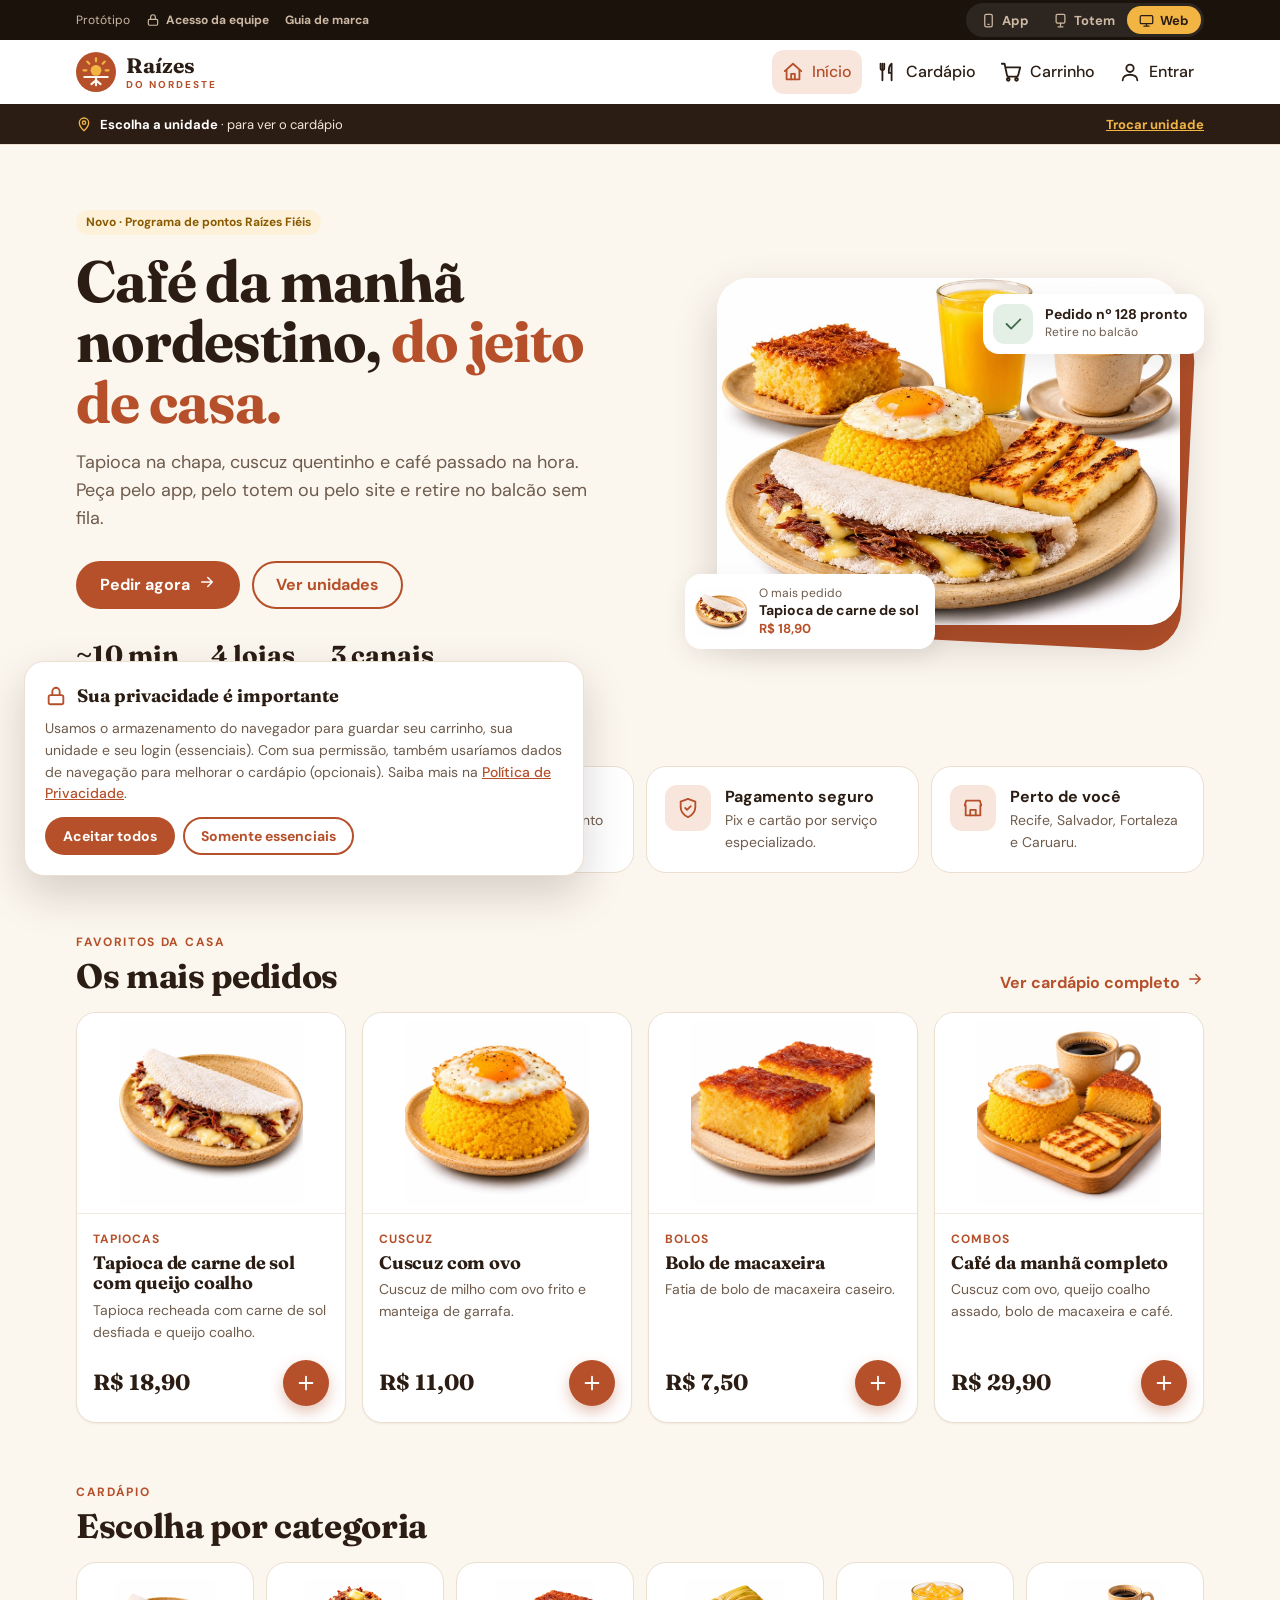
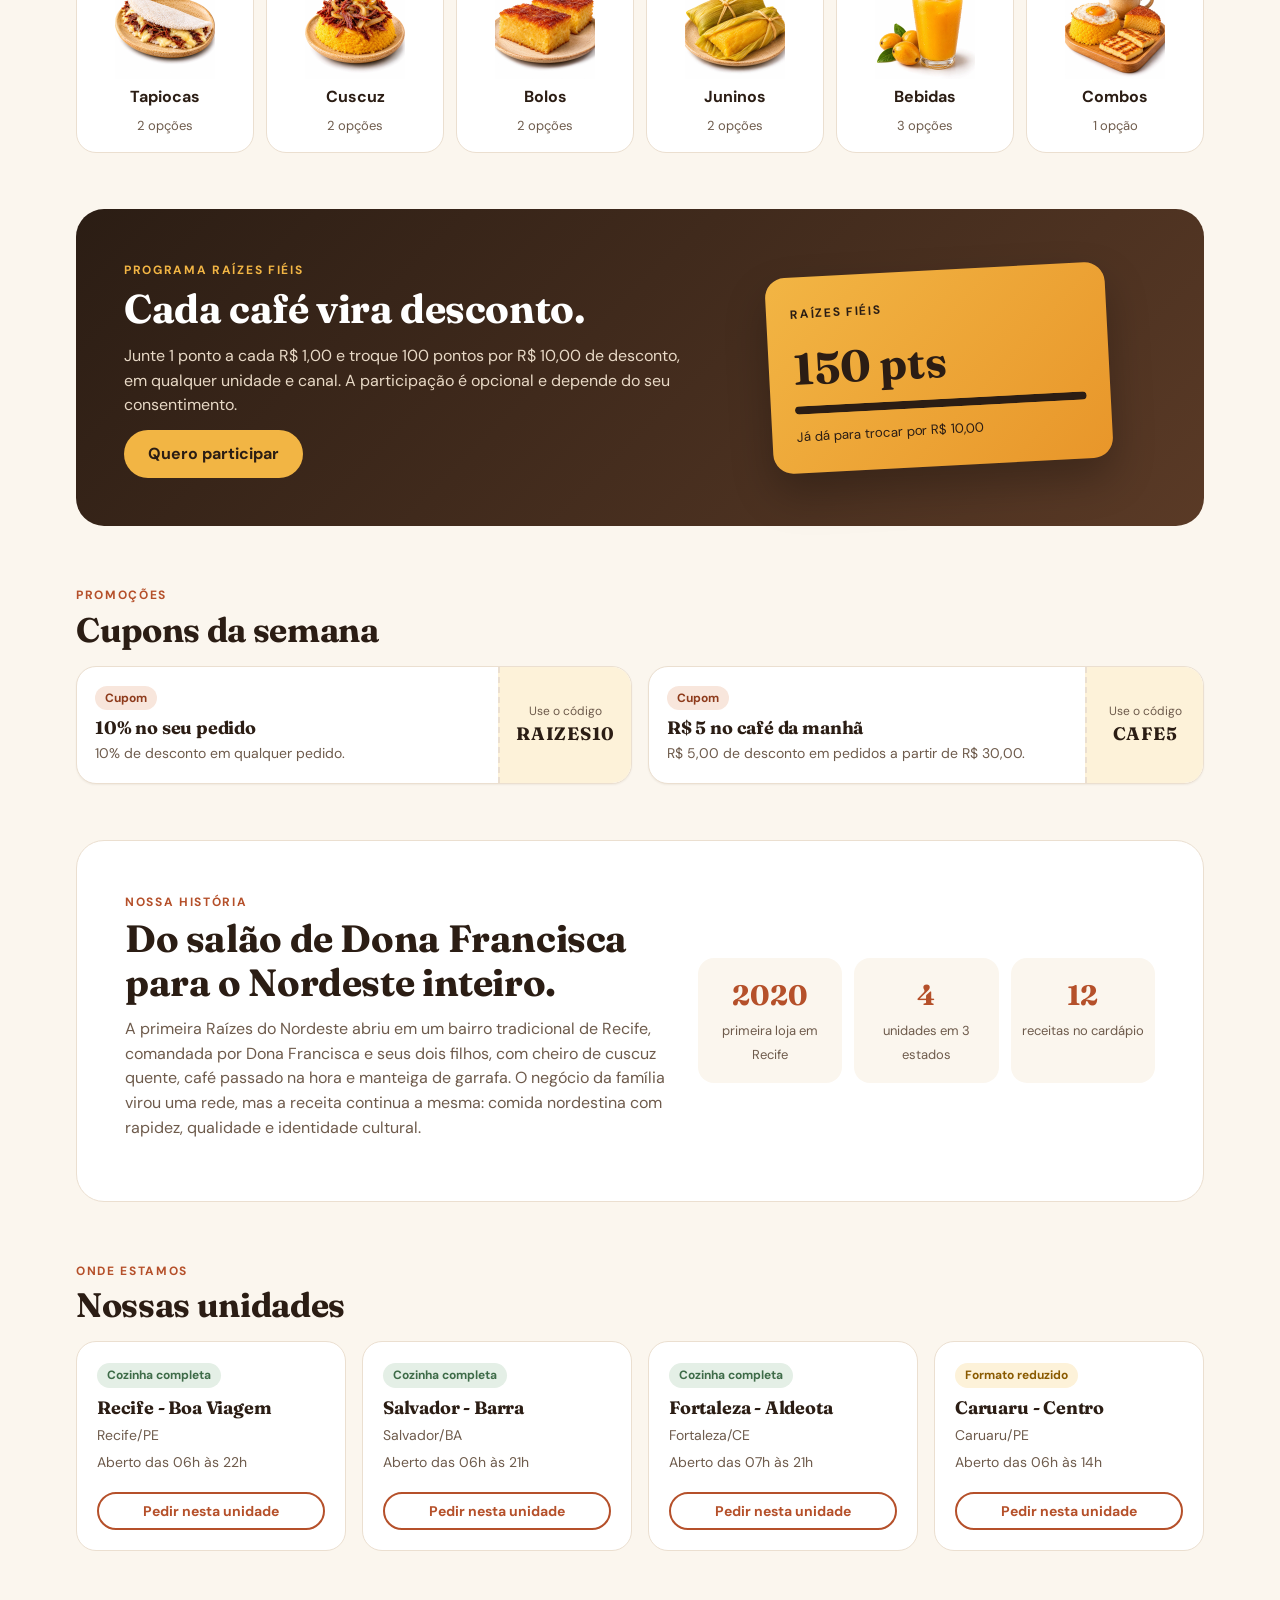
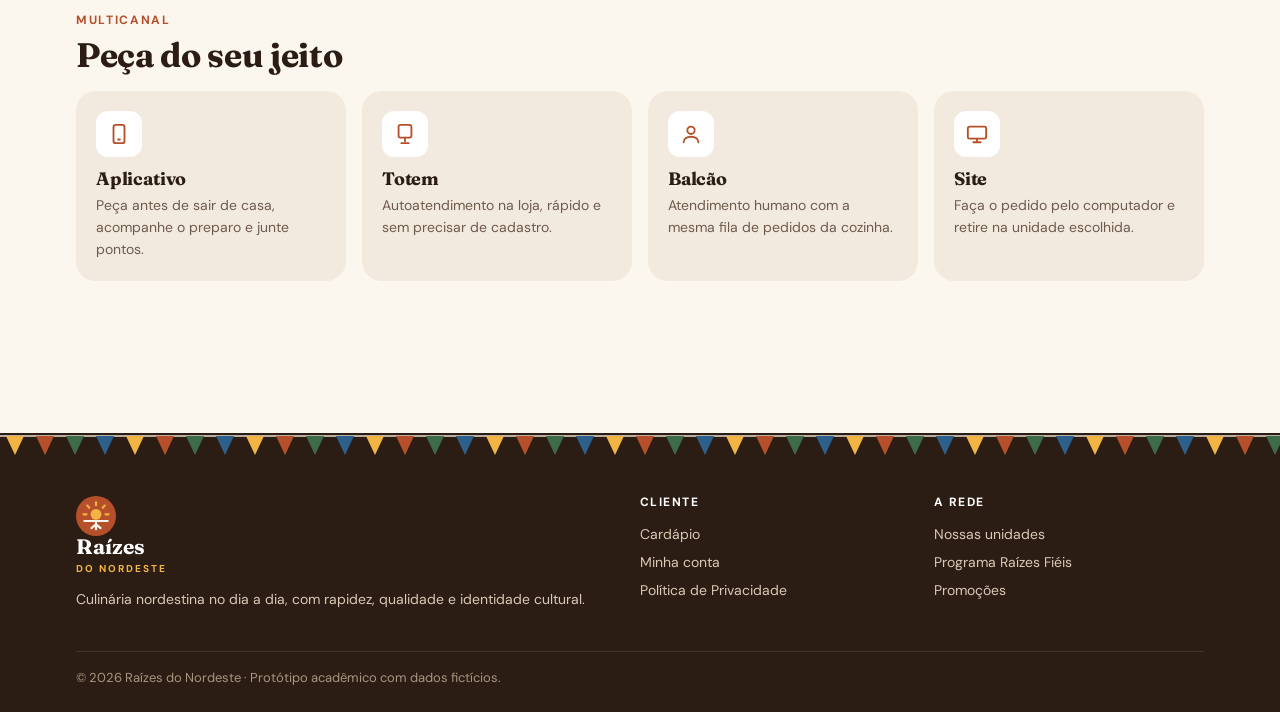
==== index.html @ 204b7883 "Protótipo front-end da rede Raízes do Nordeste Páginas do cliente (início, cardápio, carrinho, pagam" ====
<!DOCTYPE html>
<html lang="pt-BR">
<head>
  <meta charset="UTF-8">
  <meta name="viewport" content="width=device-width, initial-scale=1.0">
  <meta name="description" content="Tapioca, cuscuz, bolos e café nordestino. Peça pelo app, totem ou site e retire na loja sem fila.">
  <meta name="theme-color" content="#B5502A">
  <title>Raízes do Nordeste</title>
  <link rel="icon" href="img/logo.svg" type="image/svg+xml">
  <link rel="preconnect" href="https://fonts.googleapis.com">
  <link rel="preconnect" href="https://fonts.gstatic.com" crossorigin>
  <link rel="stylesheet" href="https://fonts.googleapis.com/css2?family=DM+Sans:wght@400;500;700&family=Fraunces:opsz,wght@9..144,600;9..144,700&display=swap">
  <link rel="stylesheet" href="css/style.css?v=9">
</head>
<body>
  <header id="cabecalho"></header>

  <main class="container pagina">

    <!-- Hero -->
    <section class="hero-loja">
      <div class="hero-texto">
        <span class="selo selo-sol">Novo · Programa de pontos Raízes Fiéis</span>
        <h1>Café da manhã nordestino, <span>do jeito de casa.</span></h1>
        <p>Tapioca na chapa, cuscuz quentinho e café passado na hora. Peça pelo app, pelo totem ou pelo site e retire no balcão sem fila.</p>
        <div class="hero-botoes">
          <button class="botao" onclick="irParaCardapio()">Pedir agora <span data-icone="seta"></span></button>
          <a href="#unidades" class="botao botao-secundario">Ver unidades</a>
        </div>
        <div class="hero-numeros">
          <div><strong>~10 min</strong><span>para retirar</span></div>
          <div><strong>4 lojas</strong><span>em 3 estados</span></div>
          <div><strong>3 canais</strong><span>app, totem e site</span></div>
        </div>
      </div>

      <div class="hero-vitrine">
        <div class="hero-foto">
          <img src="img/fotos/hero.jpg" alt="Café da manhã nordestino com tapioca, cuscuz, bolo e café">
        </div>
        <div class="flutuante flutuante-status">
          <span class="icone-caixa" data-icone="check"></span>
          <div><strong>Pedido nº 128 pronto</strong><small>Retire no balcão</small></div>
        </div>
        <div class="flutuante flutuante-produto">
          <img src="img/fotos/tapioca-carne.jpg" alt="">
          <div><small>O mais pedido</small><strong>Tapioca de carne de sol</strong><span class="preco-mini">R$ 18,90</span></div>
        </div>
      </div>
    </section>

    <!-- Benefícios -->
    <section class="beneficios">
      <div class="beneficio">
        <span class="icone-caixa" data-icone="relogio"></span>
        <div><strong>Retirada sem fila</strong><p>Peça antes e só busque no balcão.</p></div>
      </div>
      <div class="beneficio">
        <span class="icone-caixa" data-icone="estrela"></span>
        <div><strong>Ganhe pontos</strong><p>Cada R$ 1,00 vira 1 ponto de desconto.</p></div>
      </div>
      <div class="beneficio">
        <span class="icone-caixa" data-icone="escudo"></span>
        <div><strong>Pagamento seguro</strong><p>Pix e cartão por serviço especializado.</p></div>
      </div>
      <div class="beneficio">
        <span class="icone-caixa" data-icone="loja"></span>
        <div><strong>Perto de você</strong><p>Recife, Salvador, Fortaleza e Caruaru.</p></div>
      </div>
    </section>

    <!-- Mais pedidos -->
    <section class="secao">
      <div class="secao-cabecalho">
        <div>
          <span class="sobretitulo">Favoritos da casa</span>
          <h2 class="titulo-secao">Os mais pedidos</h2>
        </div>
        <a href="#" class="link-seta" onclick="irParaCardapio(); return false;">Ver cardápio completo <span data-icone="seta"></span></a>
      </div>
      <div id="listaDestaques" class="grade-produtos"></div>
    </section>

    <!-- Categorias -->
    <section class="secao">
      <div class="secao-cabecalho">
        <div>
          <span class="sobretitulo">Cardápio</span>
          <h2 class="titulo-secao">Escolha por categoria</h2>
        </div>
      </div>
      <div id="listaCategorias" class="categorias"></div>
    </section>

    <!-- Fidelidade -->
    <section class="banner-fidelidade">
      <div>
        <span class="sobretitulo">Programa Raízes Fiéis</span>
        <h2>Cada café vira desconto.</h2>
        <p>Junte 1 ponto a cada R$ 1,00 e troque 100 pontos por R$ 10,00 de desconto, em qualquer unidade e canal.
        A participação é opcional e depende do seu consentimento.</p>
        <a href="cadastro.html" class="botao botao-sol">Quero participar</a>
      </div>
      <div class="cartao-pontos" aria-hidden="true">
        <span>Raízes Fiéis</span>
        <strong>150 pts</strong>
        <div class="barra-progresso"><div style="width: 100%;"></div></div>
        <small>Já dá para trocar por R$ 10,00</small>
      </div>
    </section>

    <!-- Promoções -->
    <section class="secao">
      <div class="secao-cabecalho">
        <div>
          <span class="sobretitulo">Promoções</span>
          <h2 class="titulo-secao">Cupons da semana</h2>
        </div>
      </div>
      <div id="listaPromocoes" class="grade-promocoes"></div>
    </section>

    <!-- História -->
    <section class="historia">
      <div>
        <span class="sobretitulo">Nossa história</span>
        <h2>Do salão de Dona Francisca para o Nordeste inteiro.</h2>
        <p>A primeira Raízes do Nordeste abriu em um bairro tradicional de Recife, comandada por Dona Francisca e seus dois filhos,
        com cheiro de cuscuz quente, café passado na hora e manteiga de garrafa. O negócio da família virou uma rede,
        mas a receita continua a mesma: comida nordestina com rapidez, qualidade e identidade cultural.</p>
      </div>
      <div class="historia-numeros">
        <div><strong>2020</strong><span>primeira loja em Recife</span></div>
        <div><strong>4</strong><span>unidades em 3 estados</span></div>
        <div><strong>12</strong><span>receitas no cardápio</span></div>
      </div>
    </section>

    <!-- Unidades -->
    <section class="secao" id="unidades">
      <div class="secao-cabecalho">
        <div>
          <span class="sobretitulo">Onde estamos</span>
          <h2 class="titulo-secao">Nossas unidades</h2>
        </div>
      </div>
      <div id="listaUnidades" class="grade-unidades"></div>
    </section>

    <!-- Canais -->
    <section class="secao">
      <div class="secao-cabecalho">
        <div>
          <span class="sobretitulo">Multicanal</span>
          <h2 class="titulo-secao">Peça do seu jeito</h2>
        </div>
      </div>
      <div class="grade-canais">
        <div class="canal">
          <span class="icone-caixa" data-icone="celular"></span>
          <h3>Aplicativo</h3>
          <p>Peça antes de sair de casa, acompanhe o preparo e junte pontos.</p>
        </div>
        <div class="canal">
          <span class="icone-caixa" data-icone="totem"></span>
          <h3>Totem</h3>
          <p>Autoatendimento na loja, rápido e sem precisar de cadastro.</p>
        </div>
        <div class="canal">
          <span class="icone-caixa" data-icone="usuario"></span>
          <h3>Balcão</h3>
          <p>Atendimento humano com a mesma fila de pedidos da cozinha.</p>
        </div>
        <div class="canal">
          <span class="icone-caixa" data-icone="computador"></span>
          <h3>Site</h3>
          <p>Faça o pedido pelo computador e retire na unidade escolhida.</p>
        </div>
      </div>
    </section>
  </main>

  <footer id="rodape"></footer>

  <script src="js/dados.js?v=9"></script>
  <script src="js/comum.js?v=9"></script>
  <script src="js/index.js?v=9"></script>
</body>
</html>
---- css/style.css ----
/* =====================================================================
   RAÍZES DO NORDESTE - DESIGN SYSTEM
   Abordagem mobile-first: o estilo base é para celular e as regras
   de "min-width" no final ajustam para tablet, desktop e totem.
   ===================================================================== */


/* ---------- 1. TOKENS (variáveis da marca) ---------- */

:root {
  /* Cores principais da marca */
  --terracota: #B5502A;
  --terracota-escura: #8E3B1C;
  --terracota-clara: #F8E6DC;
  --sol: #F2B544;
  --sol-escura: #E0A02A;
  --sol-clara: #FDF2D9;
  --mandacaru: #3E6B48;
  --mandacaru-clara: #E4EFE6;
  --cafe: #2B1D14;
  --cafe-medio: #4A3628;

  /* Neutros */
  --areia: #FBF6EE;
  --areia-escura: #F3EADF;
  --branco: #FFFFFF;
  --borda: #EBDFD0;
  --texto: #2B1D14;
  --texto-suave: #6E5B4C;

  /* Cores de feedback */
  --erro: #B42318;
  --erro-clara: #FDECEA;
  --info: #2D5F8B;
  --info-clara: #EAF2F9;

  /* Tipografia */
  --fonte-titulo: "Fraunces", Georgia, serif;
  --fonte-texto: "DM Sans", Arial, Helvetica, sans-serif;

  /* Bordas arredondadas */
  --raio-p: 8px;
  --raio-m: 12px;
  --raio-g: 20px;
  --raio-total: 999px;

  /* Sombras */
  --sombra-p: 0 1px 2px rgba(43, 29, 20, 0.06);
  --sombra-m: 0 8px 24px rgba(43, 29, 20, 0.08);
  --sombra-g: 0 18px 44px rgba(43, 29, 20, 0.18);
}


/* ---------- 2. BASE ---------- */

* {
  box-sizing: border-box;
}

body {
  margin: 0;
  font-family: var(--fonte-texto);
  font-size: 16px;
  line-height: 1.55;
  color: var(--texto);
  background-color: var(--areia);
  -webkit-font-smoothing: antialiased;
  /* Quebra palavras muito longas (ex.: e-mails) para não passar da tela */
  overflow-wrap: break-word;
}

img {
  max-width: 100%;
  display: block;
}

h1,
h2,
h3 {
  font-family: var(--fonte-titulo);
  font-weight: 700;
  line-height: 1.15;
  letter-spacing: -0.01em;
  color: var(--cafe);
  margin: 0 0 12px;
}

h1 {
  font-size: 30px;
}

h2 {
  font-size: 22px;
}

h3 {
  font-size: 18px;
}

p {
  margin: 0 0 12px;
}

a {
  color: var(--terracota);
  font-weight: 500;
}

a:hover {
  color: var(--terracota-escura);
}

:focus-visible {
  outline: 3px solid var(--sol);
  outline-offset: 2px;
}

.escondido {
  display: none !important;
}

.texto-suave {
  color: var(--texto-suave);
}

.texto-pequeno {
  font-size: 14px;
  color: var(--texto-suave);
}

.centro {
  text-align: center;
}

.sobretitulo {
  display: inline-block;
  margin-bottom: 6px;
  font-size: 12px;
  font-weight: 700;
  letter-spacing: 0.14em;
  text-transform: uppercase;
  color: var(--terracota);
}


/* ---------- 3. ESTRUTURA DA PÁGINA ---------- */

.container {
  width: 100%;
  max-width: 1160px;
  margin: 0 auto;
  padding: 0 16px;
}

/* A área da página é um "container": as colunas mudam pela largura dela (ver seção 18) */
.pagina {
  container-type: inline-size;
  container-name: pagina;
  padding-top: 24px;
  padding-bottom: 48px;
}

.pagina-com-barra {
  padding-bottom: 120px;
}

.pagina-topo {
  display: flex;
  flex-wrap: wrap;
  align-items: flex-end;
  justify-content: space-between;
  gap: 16px;
  margin-bottom: 20px;
}

.pagina-topo h1 {
  margin-bottom: 4px;
}

.pagina-topo p {
  margin: 0;
}

.secao {
  margin-bottom: 56px;
}

.secao-cabecalho {
  display: flex;
  flex-wrap: wrap;
  align-items: flex-end;
  justify-content: space-between;
  gap: 12px;
  margin-bottom: 16px;
}

.secao-cabecalho h2 {
  margin: 0;
}

.pilha {
  display: grid;
  gap: 20px;
  align-content: start;
}

.layout-lateral {
  display: grid;
  gap: 20px;
}

/* Evita que tabelas largas estiquem a coluna do grid no celular */
.pilha > *,
.layout-lateral > *,
.grade-relatorios > * {
  min-width: 0;
}


/* ---------- 4. CABEÇALHO ---------- */

/* top negativo: a barra de modo (40px) some ao rolar e o resto do cabeçalho fica fixo */
.cabecalho {
  position: sticky;
  top: -40px;
  z-index: 20;
  background-color: var(--branco);
  border-bottom: 1px solid var(--borda);
}

.cabecalho-linha {
  display: flex;
  align-items: center;
  justify-content: space-between;
  gap: 12px;
  height: 64px;
}

.marca {
  display: flex;
  align-items: center;
  gap: 10px;
  color: var(--cafe);
  text-decoration: none;
}

.marca:hover {
  color: var(--cafe);
}

.marca img {
  width: 40px;
  height: 40px;
}

.marca-nome {
  font-family: var(--fonte-titulo);
  font-size: 21px;
  font-weight: 700;
  line-height: 1;
}

.marca-nome small {
  display: block;
  margin-top: 4px;
  font-family: var(--fonte-texto);
  font-size: 10px;
  font-weight: 700;
  letter-spacing: 0.2em;
  text-transform: uppercase;
  color: var(--terracota);
}

.menu {
  display: flex;
  align-items: center;
  gap: 4px;
}

.menu a {
  position: relative;
  display: flex;
  align-items: center;
  gap: 8px;
  padding: 10px;
  border-radius: var(--raio-m);
  color: var(--texto);
  text-decoration: none;
}

.menu a:hover {
  background-color: var(--areia);
}

.menu a.ativo {
  color: var(--terracota);
  background-color: var(--terracota-clara);
}

/* No celular o menu mostra só os ícones */
.menu a span {
  display: none;
}

.contador {
  position: absolute;
  top: 2px;
  right: 0;
  display: flex;
  align-items: center;
  justify-content: center;
  min-width: 19px;
  height: 19px;
  padding: 0 5px;
  border-radius: var(--raio-total);
  background-color: var(--terracota);
  color: var(--branco);
  font-size: 11px;
  font-weight: 700;
}

.barra-contexto {
  background-color: var(--cafe);
  color: #F3E7D8;
  font-size: 13px;
}

.barra-contexto .container {
  display: flex;
  align-items: center;
  gap: 8px;
  min-height: 38px;
}

.barra-contexto .icone {
  width: 16px;
  height: 16px;
  color: var(--sol);
}

.barra-contexto a {
  margin-left: auto;
  color: var(--sol);
}

.icone {
  width: 22px;
  height: 22px;
  flex-shrink: 0;
}


/* ---------- 5. RODAPÉ ---------- */

.rodape {
  margin-top: 48px;
  padding: 0 0 24px;
  background-color: var(--cafe);
  color: #D9C9B6;
  font-size: 14px;
}

.rodape::before {
  content: "";
  display: block;
  height: 28px;
  margin-bottom: 32px;
  background: url("../img/bandeirinhas.svg") repeat-x;
}

.rodape-grade {
  display: grid;
  gap: 24px;
}

.rodape .marca {
  color: var(--branco);
  margin-bottom: 12px;
}

.rodape .marca-nome small {
  color: var(--sol);
}

.rodape h4 {
  margin: 0 0 10px;
  font-size: 12px;
  letter-spacing: 0.12em;
  text-transform: uppercase;
  color: var(--branco);
}

.rodape a {
  display: block;
  padding: 3px 0;
  color: #D9C9B6;
  font-weight: 400;
  text-decoration: none;
}

.rodape a:hover {
  color: var(--branco);
}

.rodape-final {
  margin: 28px 0 0;
  padding-top: 16px;
  border-top: 1px solid rgba(255, 255, 255, 0.1);
  font-size: 13px;
  color: #A8957F;
}


/* ---------- 6. BOTÕES ---------- */

.botao {
  display: inline-flex;
  align-items: center;
  justify-content: center;
  gap: 8px;
  min-height: 48px;
  padding: 0 22px;
  border: 2px solid transparent;
  border-radius: var(--raio-total);
  background-color: var(--terracota);
  color: var(--branco);
  font-family: var(--fonte-texto);
  font-size: 16px;
  font-weight: 700;
  text-decoration: none;
  cursor: pointer;
  transition: background-color 0.15s, transform 0.1s;
}

.botao:hover {
  background-color: var(--terracota-escura);
  color: var(--branco);
}

.botao:active {
  transform: translateY(1px);
}

.botao:disabled {
  background-color: #D8CBBB;
  color: var(--branco);
  cursor: not-allowed;
}

.botao .icone {
  width: 18px;
  height: 18px;
}

.botao-secundario {
  background-color: transparent;
  border-color: var(--terracota);
  color: var(--terracota);
}

.botao-secundario:hover {
  background-color: var(--terracota-clara);
  color: var(--terracota-escura);
}

.botao-sol {
  background-color: var(--sol);
  color: var(--cafe);
}

.botao-sol:hover {
  background-color: var(--sol-escura);
  color: var(--cafe);
}

.botao-fantasma {
  background-color: transparent;
  color: var(--texto);
}

.botao-fantasma:hover {
  background-color: var(--areia-escura);
  color: var(--texto);
}

.botao-perigo {
  background-color: var(--erro);
}

.botao-perigo:hover {
  background-color: #8F1C13;
}

.botao-pequeno {
  min-height: 38px;
  padding: 0 16px;
  font-size: 14px;
}

.botao-bloco {
  width: 100%;
}


/* ---------- 7. FORMULÁRIOS ---------- */

.campo {
  margin-bottom: 16px;
}

label {
  display: block;
  margin-bottom: 6px;
  font-size: 14px;
  font-weight: 700;
}

input[type="text"],
input[type="email"],
input[type="password"],
input[type="tel"],
input[type="date"],
select {
  width: 100%;
  height: 48px;
  padding: 0 14px;
  border: 1.5px solid var(--borda);
  border-radius: var(--raio-m);
  background-color: var(--branco);
  color: var(--texto);
  font-family: var(--fonte-texto);
  font-size: 16px;
  transition: border-color 0.15s, box-shadow 0.15s;
}

input:focus,
select:focus {
  outline: none;
  border-color: var(--terracota);
  box-shadow: 0 0 0 4px var(--terracota-clara);
}

input:disabled {
  background-color: var(--areia);
  color: var(--texto-suave);
}

input[type="checkbox"],
input[type="radio"] {
  width: 20px;
  height: 20px;
  margin: 1px 0 0;
  flex-shrink: 0;
  accent-color: var(--terracota);
}

.ajuda {
  margin: 6px 0 0;
  font-size: 13px;
  color: var(--texto-suave);
}

.linha {
  display: flex;
  gap: 8px;
}

.linha input {
  flex: 1;
  min-width: 0;
}

.opcao-check {
  display: flex;
  align-items: flex-start;
  gap: 12px;
  padding: 12px;
  margin: 0;
  border-radius: var(--raio-m);
  font-size: 15px;
  font-weight: 400;
  cursor: pointer;
}

.opcao-check:hover {
  background-color: var(--areia);
}

/* Cartão de opção clicável (canal, unidade, tipo de pedido, pagamento) */
.grade-opcoes {
  display: grid;
  gap: 12px;
}

.opcao-cartao {
  position: relative;
  display: flex;
  align-items: center;
  gap: 14px;
  width: 100%;
  margin: 0;
  padding: 16px;
  border: 2px solid var(--borda);
  border-radius: var(--raio-m);
  background-color: var(--branco);
  color: var(--texto);
  font-family: var(--fonte-texto);
  font-size: 16px;
  font-weight: 400;
  text-align: left;
  cursor: pointer;
  transition: border-color 0.15s, background-color 0.15s, box-shadow 0.15s;
}

.opcao-cartao:hover {
  border-color: #D9C3AA;
}

.opcao-cartao.selecionado,
.opcao-cartao:has(input:checked) {
  border-color: var(--terracota);
  background-color: #FFF9F5;
  box-shadow: 0 0 0 3px var(--terracota-clara);
}

/* O radio fica escondido: o próprio cartão mostra a seleção */
.opcao-cartao input[type="radio"] {
  position: absolute;
  opacity: 0;
}

.opcao-cartao:has(input:focus-visible) {
  outline: 3px solid var(--sol);
}

.opcao-cartao strong {
  display: block;
}

.opcao-cartao small {
  display: block;
  font-size: 14px;
  color: var(--texto-suave);
}

.opcao-cartao .selo {
  margin-top: 6px;
}

.icone-caixa {
  display: flex;
  align-items: center;
  justify-content: center;
  width: 46px;
  height: 46px;
  border-radius: var(--raio-m);
  background-color: var(--terracota-clara);
  color: var(--terracota);
  flex-shrink: 0;
}


/* ---------- 8. CARTÕES, SELOS, CHIPS E MENSAGENS ---------- */

.cartao {
  padding: 20px;
  border: 1px solid var(--borda);
  border-radius: var(--raio-g);
  background-color: var(--branco);
  box-shadow: var(--sombra-p);
}

.cartao.secao h2 {
  display: flex;
  align-items: center;
}

.passo-numero {
  display: inline-flex;
  align-items: center;
  justify-content: center;
  width: 30px;
  height: 30px;
  margin-right: 10px;
  border-radius: 50%;
  background-color: var(--terracota);
  color: var(--branco);
  font-family: var(--fonte-texto);
  font-size: 14px;
  flex-shrink: 0;
}

.selo {
  display: inline-flex;
  align-items: center;
  gap: 4px;
  padding: 3px 10px;
  border-radius: var(--raio-total);
  background-color: var(--areia-escura);
  color: var(--texto-suave);
  font-size: 12px;
  font-weight: 700;
  white-space: nowrap;
}

.selo-sol {
  background-color: var(--sol-clara);
  color: #8A5A00;
}

.selo-verde {
  background-color: var(--mandacaru-clara);
  color: var(--mandacaru);
}

.selo-terracota {
  background-color: var(--terracota-clara);
  color: var(--terracota-escura);
}

.selo-erro {
  background-color: var(--erro-clara);
  color: var(--erro);
}

.chips {
  display: flex;
  gap: 8px;
  overflow-x: auto;
  padding: 4px 0 14px;
  scrollbar-width: none;
}

.chip {
  height: 40px;
  padding: 0 18px;
  border: 1.5px solid var(--borda);
  border-radius: var(--raio-total);
  background-color: var(--branco);
  color: var(--texto);
  font-family: var(--fonte-texto);
  font-size: 15px;
  font-weight: 500;
  white-space: nowrap;
  cursor: pointer;
}

.chip:hover {
  border-color: #D9C3AA;
}

.chip.ativo {
  border-color: var(--cafe);
  background-color: var(--cafe);
  color: var(--branco);
}

.mensagem {
  display: flex;
  align-items: flex-start;
  gap: 10px;
  margin: 12px 0;
  padding: 12px 14px;
  border: 1px solid transparent;
  border-radius: var(--raio-m);
  font-size: 15px;
}

.mensagem .icone {
  width: 20px;
  height: 20px;
  margin-top: 1px;
}

.erro {
  background-color: var(--erro-clara);
  border-color: #F6C9C4;
  color: var(--erro);
}

.sucesso {
  background-color: var(--mandacaru-clara);
  border-color: #C4DCC9;
  color: var(--mandacaru);
}

.aviso {
  background-color: var(--sol-clara);
  border-color: #F4DDA6;
  color: #7A5000;
}

.info {
  background-color: var(--info-clara);
  border-color: #CADDEE;
  color: var(--info);
}

.estado-vazio {
  padding: 48px 20px;
  text-align: center;
}

.estado-vazio-icone {
  display: inline-flex;
  align-items: center;
  justify-content: center;
  width: 72px;
  height: 72px;
  margin-bottom: 12px;
  border-radius: 50%;
  background-color: var(--terracota-clara);
  color: var(--terracota);
}

.estado-vazio-icone .icone {
  width: 32px;
  height: 32px;
}

/* Aviso rápido que aparece e some (ex.: item adicionado) */
.toast {
  position: fixed;
  top: 84px;
  left: 50%;
  z-index: 50;
  display: flex;
  align-items: center;
  gap: 8px;
  max-width: calc(100% - 32px);
  padding: 12px 20px;
  border-radius: var(--raio-total);
  background-color: var(--mandacaru);
  color: var(--branco);
  font-weight: 500;
  box-shadow: var(--sombra-g);
  transform: translateX(-50%);
  animation: aparecer 0.25s ease;
}

@keyframes aparecer {
  from {
    opacity: 0;
    transform: translate(-50%, -8px);
  }
  to {
    opacity: 1;
    transform: translate(-50%, 0);
  }
}

.carregando {
  display: inline-block;
  width: 18px;
  height: 18px;
  border: 3px solid rgba(255, 255, 255, 0.4);
  border-top-color: var(--branco);
  border-radius: 50%;
  animation: girar 0.8s linear infinite;
}

@keyframes girar {
  to {
    transform: rotate(360deg);
  }
}


/* ---------- 9. AVISO DE PRIVACIDADE (LGPD) ---------- */

.aviso-lgpd {
  position: fixed;
  left: 16px;
  right: 16px;
  bottom: 16px;
  z-index: 40;
  max-width: 560px;
  padding: 20px;
  border: 1px solid var(--borda);
  border-radius: var(--raio-g);
  background-color: var(--branco);
  box-shadow: var(--sombra-g);
  animation: subir 0.3s ease;
}

@keyframes subir {
  from {
    opacity: 0;
    transform: translateY(16px);
  }
  to {
    opacity: 1;
    transform: translateY(0);
  }
}

.aviso-lgpd-topo {
  display: flex;
  align-items: center;
  gap: 10px;
  margin-bottom: 8px;
  font-family: var(--fonte-titulo);
  font-size: 18px;
  color: var(--cafe);
}

.aviso-lgpd-topo .icone {
  color: var(--terracota);
}

.aviso-lgpd p {
  font-size: 14px;
  color: var(--texto-suave);
}

.aviso-lgpd-botoes {
  display: flex;
  flex-wrap: wrap;
  gap: 8px;
}


/* ---------- 10. PÁGINA INICIAL ---------- */

/* Hero no estilo de loja online: texto à esquerda e vitrine com a foto à direita */
.hero-loja {
  display: grid;
  gap: 40px;
  align-items: center;
  padding: 12px 0 48px;
}

.hero-texto h1 {
  margin: 16px 0;
  font-size: 40px;
  line-height: 1.05;
  letter-spacing: -0.02em;
}

.hero-texto h1 span {
  color: var(--terracota);
}

.hero-texto p {
  max-width: 520px;
  font-size: 18px;
  color: var(--texto-suave);
}

.hero-botoes {
  display: flex;
  flex-wrap: wrap;
  gap: 12px;
  margin: 28px 0 32px;
}

.hero-numeros {
  display: flex;
  flex-wrap: wrap;
  gap: 16px 32px;
}

.hero-numeros strong {
  display: block;
  font-family: var(--fonte-titulo);
  font-size: 26px;
  line-height: 1.1;
  color: var(--cafe);
}

.hero-numeros span {
  font-size: 14px;
  color: var(--texto-suave);
}

.hero-vitrine {
  position: relative;
  margin: 0 8px 24px;
}

/* Bloco terracota inclinado atrás da foto */
.hero-vitrine::before {
  content: "";
  position: absolute;
  top: 10%;
  right: -8px;
  bottom: -16px;
  left: 14%;
  border-radius: 40px;
  background-color: var(--terracota);
  transform: rotate(3deg);
}

.hero-foto {
  position: relative;
  display: flex;
  align-items: center;
  justify-content: center;
  aspect-ratio: 4 / 3;
  border-radius: 32px;
  background-color: var(--branco);
  box-shadow: var(--sombra-g);
  overflow: hidden;
}

.hero-foto img {
  width: 100%;
  height: 100%;
  object-fit: contain;
}

.flutuante {
  position: absolute;
  display: flex;
  align-items: center;
  gap: 12px;
  padding: 10px 16px 10px 10px;
  border-radius: 16px;
  background-color: var(--branco);
  box-shadow: var(--sombra-m);
  font-size: 13px;
}

.flutuante img {
  width: 52px;
  height: 52px;
  border-radius: 12px;
  object-fit: contain;
}

.flutuante strong {
  display: block;
  font-size: 14px;
  line-height: 1.2;
}

.flutuante small {
  display: block;
  font-size: 12px;
  color: var(--texto-suave);
}

.flutuante .preco-mini {
  font-weight: 700;
  color: var(--terracota);
}

.flutuante .icone-caixa {
  width: 40px;
  height: 40px;
  background-color: var(--mandacaru-clara);
  color: var(--mandacaru);
}

.flutuante-produto {
  left: 0;
  bottom: -24px;
}

.flutuante-status {
  top: 16px;
  right: 0;
}

/* Títulos das seções da página inicial */
.titulo-secao {
  font-size: 28px;
}

.link-seta {
  display: inline-flex;
  align-items: center;
  gap: 6px;
  font-weight: 700;
  text-decoration: none;
  white-space: nowrap;
}

.link-seta .icone {
  width: 18px;
  height: 18px;
}

.beneficios {
  display: grid;
  gap: 12px;
  margin-bottom: 56px;
}

.beneficio {
  display: flex;
  align-items: flex-start;
  gap: 14px;
  padding: 18px;
  border: 1px solid var(--borda);
  border-radius: var(--raio-g);
  background-color: var(--branco);
}

.beneficio strong {
  display: block;
}

.beneficio p {
  margin: 0;
  font-size: 14px;
  color: var(--texto-suave);
}

.categorias {
  display: grid;
  grid-template-columns: repeat(2, 1fr);
  gap: 12px;
}

.categoria {
  display: flex;
  flex-direction: column;
  align-items: center;
  gap: 6px;
  padding: 16px 12px;
  border: 1px solid var(--borda);
  border-radius: var(--raio-g);
  background-color: var(--branco);
  color: var(--texto);
  font-weight: 700;
  text-align: center;
  text-decoration: none;
  transition: border-color 0.15s, transform 0.15s;
}

.categoria:hover {
  border-color: var(--terracota);
  color: var(--texto);
  transform: translateY(-2px);
}

.categoria img {
  width: 100px;
  height: 100px;
  object-fit: contain;
}

.categoria small {
  font-size: 13px;
  font-weight: 400;
  color: var(--texto-suave);
}

.banner-fidelidade {
  display: grid;
  gap: 32px;
  align-items: center;
  margin-bottom: 56px;
  padding: 32px 24px;
  border-radius: 28px;
  background: linear-gradient(135deg, var(--cafe) 0%, #5A3A26 100%);
  color: #E8D9C6;
}

.banner-fidelidade h2 {
  font-size: 32px;
  color: var(--branco);
}

.banner-fidelidade .sobretitulo {
  color: var(--sol);
}

.cartao-pontos {
  justify-self: center;
  width: 100%;
  max-width: 340px;
  padding: 24px;
  border-radius: 20px;
  background: linear-gradient(135deg, var(--sol) 0%, #E8962A 100%);
  color: var(--cafe);
  box-shadow: 0 20px 40px rgba(0, 0, 0, 0.25);
  transform: rotate(-3deg);
}

.cartao-pontos span {
  font-size: 12px;
  font-weight: 700;
  letter-spacing: 0.14em;
  text-transform: uppercase;
}

.cartao-pontos strong {
  display: block;
  margin: 20px 0 6px;
  font-family: var(--fonte-titulo);
  font-size: 44px;
  line-height: 1;
}

.cartao-pontos .barra-progresso {
  background-color: rgba(43, 29, 20, 0.15);
}

.cartao-pontos .barra-progresso div {
  background-color: var(--cafe);
}

.grade-promocoes {
  display: grid;
  gap: 16px;
}

.cupom {
  display: flex;
  border: 1px solid var(--borda);
  border-radius: var(--raio-g);
  background-color: var(--branco);
  overflow: hidden;
  box-shadow: var(--sombra-p);
}

.cupom-info {
  flex: 1;
  padding: 18px;
}

.cupom-info h3 {
  margin: 8px 0 4px;
}

.cupom-info p {
  margin: 0;
  font-size: 14px;
  color: var(--texto-suave);
}

.cupom-codigo {
  display: flex;
  flex-direction: column;
  align-items: center;
  justify-content: center;
  min-width: 118px;
  padding: 16px;
  border-left: 2px dashed var(--borda);
  background-color: var(--sol-clara);
  text-align: center;
}

.cupom-codigo small {
  font-size: 12px;
  color: var(--texto-suave);
}

.cupom-codigo strong {
  font-family: var(--fonte-titulo);
  font-size: 18px;
  letter-spacing: 0.04em;
}

.historia {
  display: grid;
  gap: 24px;
  margin-bottom: 56px;
  padding: 32px 24px;
  border: 1px solid var(--borda);
  border-radius: 28px;
  background-color: var(--branco);
}

.historia h2 {
  font-size: 30px;
}

.historia p {
  color: var(--texto-suave);
}

.historia-numeros {
  display: grid;
  grid-template-columns: repeat(3, 1fr);
  gap: 12px;
}

.historia-numeros div {
  padding: 16px 8px;
  border-radius: 16px;
  background-color: var(--areia);
  text-align: center;
}

.historia-numeros strong {
  display: block;
  font-family: var(--fonte-titulo);
  font-size: 28px;
  color: var(--terracota);
}

.historia-numeros span {
  font-size: 13px;
  color: var(--texto-suave);
}

.grade-unidades {
  display: grid;
  gap: 16px;
}

.unidade {
  display: flex;
  flex-direction: column;
  gap: 6px;
  padding: 20px;
  border: 1px solid var(--borda);
  border-radius: var(--raio-g);
  background-color: var(--branco);
}

.unidade.atual {
  border-color: var(--terracota);
  box-shadow: 0 0 0 3px var(--terracota-clara);
}

.unidade h3 {
  margin: 4px 0 0;
}

.unidade p {
  margin: 0;
  font-size: 14px;
  color: var(--texto-suave);
}

.unidade .botao {
  margin-top: 12px;
}

.grade-canais {
  display: grid;
  gap: 16px;
}

.canal {
  padding: 20px;
  border-radius: var(--raio-g);
  background-color: var(--areia-escura);
}

.canal .icone-caixa {
  margin-bottom: 12px;
  background-color: var(--branco);
}

.canal h3 {
  margin-bottom: 6px;
}

.canal p {
  margin: 0;
  font-size: 14px;
  color: var(--texto-suave);
}


/* ---------- 11. CARDÁPIO ---------- */

.grade-produtos {
  display: grid;
  grid-template-columns: 1fr;
  gap: 16px;
}

/* Cartão de produto no estilo de loja online: foto em fundo branco */
.produto {
  display: flex;
  flex-direction: column;
  border: 1px solid var(--borda);
  border-radius: var(--raio-g);
  background-color: var(--branco);
  overflow: hidden;
  box-shadow: var(--sombra-p);
  transition: box-shadow 0.2s, transform 0.2s;
}

.produto:hover {
  box-shadow: var(--sombra-m);
  transform: translateY(-3px);
}

.produto-imagem {
  position: relative;
  display: flex;
  align-items: center;
  justify-content: center;
  aspect-ratio: 4 / 3;
  border-bottom: 1px solid var(--areia-escura);
  background-color: var(--branco);
  overflow: hidden;
}

.produto-imagem img {
  width: 100%;
  height: 100%;
  padding: 8px;
  object-fit: contain;
  transition: transform 0.3s;
}

.produto:hover .produto-imagem img {
  transform: scale(1.05);
}

.produto-imagem .selo {
  position: absolute;
  top: 12px;
  left: 12px;
  z-index: 1;
}

.produto-corpo {
  display: flex;
  flex-direction: column;
  flex: 1;
  padding: 16px;
}

.produto-categoria {
  margin-bottom: 4px;
  font-size: 12px;
  font-weight: 700;
  letter-spacing: 0.08em;
  text-transform: uppercase;
  color: var(--terracota);
}

.produto-corpo h3 {
  margin-bottom: 6px;
}

.produto-corpo p {
  display: -webkit-box;
  margin: 0;
  overflow: hidden;
  font-size: 14px;
  color: var(--texto-suave);
  -webkit-line-clamp: 2;
  -webkit-box-orient: vertical;
}

.produto-rodape {
  display: flex;
  align-items: center;
  justify-content: space-between;
  gap: 8px;
  margin-top: auto;
  padding-top: 16px;
}

.preco {
  font-family: var(--fonte-titulo);
  font-size: 22px;
  font-weight: 700;
  color: var(--cafe);
  white-space: nowrap;
}

.botao-adicionar {
  display: flex;
  align-items: center;
  justify-content: center;
  width: 46px;
  height: 46px;
  border: none;
  border-radius: 50%;
  background-color: var(--terracota);
  color: var(--branco);
  box-shadow: 0 6px 14px rgba(181, 80, 42, 0.35);
  cursor: pointer;
  flex-shrink: 0;
  transition: background-color 0.15s, transform 0.15s;
}

.botao-adicionar:hover {
  background-color: var(--terracota-escura);
  transform: scale(1.06);
}

.produto.indisponivel .produto-imagem img {
  opacity: 0.45;
  filter: grayscale(1);
}

/* Barra fixa com o resumo do carrinho */
.barra-carrinho {
  position: fixed;
  left: 16px;
  right: 16px;
  bottom: 16px;
  z-index: 15;
  display: flex;
  align-items: center;
  justify-content: space-between;
  gap: 12px;
  padding: 8px 8px 8px 22px;
  border-radius: var(--raio-total);
  background-color: var(--cafe);
  color: var(--branco);
  text-decoration: none;
  box-shadow: var(--sombra-g);
}

.barra-carrinho:hover {
  color: var(--branco);
}

.barra-carrinho small {
  display: block;
  font-size: 12px;
  color: #D9C9B6;
}

.barra-carrinho strong {
  font-family: var(--fonte-titulo);
  font-size: 19px;
}


/* ---------- 12. CARRINHO, PAGAMENTO E RESUMO ---------- */

.item-carrinho {
  display: grid;
  grid-template-columns: 64px minmax(0, 1fr);
  gap: 10px 14px;
  align-items: center;
  padding: 14px 0;
  border-bottom: 1px solid var(--borda);
}

.item-carrinho:last-child {
  border-bottom: none;
}

.item-imagem {
  display: flex;
  align-items: center;
  justify-content: center;
  width: 64px;
  height: 64px;
  border: 1px solid var(--areia-escura);
  border-radius: 14px;
  background-color: var(--branco);
  overflow: hidden;
}

.item-imagem img {
  width: 100%;
  height: 100%;
  padding: 4px;
  object-fit: contain;
}

.item-info small {
  display: block;
  font-size: 14px;
  color: var(--texto-suave);
}

.item-acoes {
  grid-column: 2;
  display: flex;
  flex-wrap: wrap;
  align-items: center;
  justify-content: space-between;
  gap: 8px 12px;
}

.item-total {
  font-family: var(--fonte-titulo);
  font-size: 17px;
  white-space: nowrap;
}

.quantidade {
  display: inline-flex;
  align-items: center;
  border: 1.5px solid var(--borda);
  border-radius: var(--raio-total);
}

.quantidade button {
  width: 36px;
  height: 36px;
  border: none;
  background: none;
  color: var(--terracota);
  font-size: 20px;
  font-weight: 700;
  cursor: pointer;
}

.quantidade span {
  min-width: 26px;
  font-weight: 700;
  text-align: center;
}

.link-remover {
  border: none;
  background: none;
  color: var(--texto-suave);
  font-family: var(--fonte-texto);
  font-size: 13px;
  text-decoration: underline;
  cursor: pointer;
}

.link-remover:hover {
  color: var(--erro);
}

.resumo-linha {
  display: flex;
  justify-content: space-between;
  gap: 12px;
  padding: 5px 0;
  color: var(--texto-suave);
}

.resumo-linha span:last-child {
  white-space: nowrap;
}

.resumo-total {
  margin-top: 8px;
  padding-top: 14px;
  border-top: 1px dashed var(--borda);
  color: var(--cafe);
  font-size: 18px;
  font-weight: 700;
}

.resumo-total span:last-child {
  font-family: var(--fonte-titulo);
  font-size: 24px;
}

.desconto-valor {
  color: var(--mandacaru);
  font-weight: 700;
}

.seguro {
  display: flex;
  align-items: center;
  justify-content: center;
  gap: 6px;
  margin: 12px 0 0;
  font-size: 13px;
  color: var(--texto-suave);
}

.seguro .icone {
  width: 16px;
  height: 16px;
}

.caixa-pontos {
  margin: 16px 0;
  padding: 14px;
  border-radius: var(--raio-m);
  background-color: var(--sol-clara);
  font-size: 14px;
}

.caixa-pontos-topo {
  display: flex;
  align-items: center;
  gap: 8px;
  margin-bottom: 4px;
}

.caixa-pontos-topo .icone {
  width: 18px;
  height: 18px;
  color: var(--sol-escura);
}

.caixa-pontos-topo span {
  margin-left: auto;
  font-weight: 700;
}

.caixa-pontos p {
  margin: 0;
}

.caixa-pontos .opcao-check {
  padding: 8px 0 0;
}

.caixa-pontos .opcao-check:hover {
  background: none;
}

.simulacao {
  border: 2px dashed #D9C3AA;
  background-color: #FFFDF9;
  box-shadow: none;
}


/* ---------- 13. ACOMPANHAMENTO DO PEDIDO ---------- */

.pedido-topo {
  display: flex;
  flex-wrap: wrap;
  align-items: center;
  gap: 20px;
}

.ticket {
  padding: 16px 24px;
  border: 2px dashed var(--sol);
  border-radius: var(--raio-g);
  background-color: var(--sol-clara);
  text-align: center;
}

.ticket small {
  display: block;
  font-size: 12px;
  font-weight: 700;
  letter-spacing: 0.1em;
  text-transform: uppercase;
  color: var(--texto-suave);
}

.ticket strong {
  display: block;
  font-family: var(--fonte-titulo);
  font-size: 52px;
  line-height: 1.05;
  color: var(--cafe);
}

/* Linha do tempo do status: vertical no celular */
.etapas {
  display: grid;
  margin: 28px 0 8px;
  padding: 0;
  list-style: none;
}

.etapa {
  position: relative;
  display: flex;
  align-items: center;
  gap: 14px;
  padding-bottom: 24px;
  color: var(--texto-suave);
}

.etapa:last-child {
  padding-bottom: 0;
}

.etapa::before {
  content: "";
  position: absolute;
  top: 38px;
  bottom: 0;
  left: 18px;
  width: 2px;
  background-color: var(--borda);
}

.etapa:last-child::before {
  display: none;
}

.etapa-marcador {
  position: relative;
  z-index: 1;
  display: flex;
  align-items: center;
  justify-content: center;
  width: 38px;
  height: 38px;
  border: 2px solid var(--borda);
  border-radius: 50%;
  background-color: var(--branco);
  font-weight: 700;
  flex-shrink: 0;
}

.etapa-marcador .icone {
  width: 18px;
  height: 18px;
}

.etapa.feita {
  color: var(--mandacaru);
}

.etapa.feita::before {
  background-color: var(--mandacaru);
}

.etapa.feita .etapa-marcador {
  border-color: var(--mandacaru);
  background-color: var(--mandacaru);
  color: var(--branco);
}

.etapa.atual {
  color: var(--cafe);
  font-weight: 700;
}

.etapa.atual .etapa-marcador {
  border-color: var(--terracota);
  background-color: var(--terracota);
  color: var(--branco);
  box-shadow: 0 0 0 6px var(--terracota-clara);
}

.etapa.cancelada {
  color: var(--erro);
  font-weight: 700;
}

.etapa.cancelada .etapa-marcador {
  border-color: var(--erro);
  background-color: var(--erro);
  color: var(--branco);
}


/* ---------- 14. LOGIN, CADASTRO E CONTA ---------- */

.auth {
  max-width: 480px;
  margin: 8px auto 0;
}

.auth-largo {
  max-width: 600px;
}

.auth-topo {
  margin-bottom: 20px;
  text-align: center;
}

.auth-topo img {
  width: 56px;
  height: 56px;
  margin: 0 auto 14px;
}

.auth .cartao {
  padding: 24px;
}

.caixa-consentimento {
  margin: 8px 0 16px;
  padding: 16px;
  border-radius: var(--raio-m);
  background-color: var(--areia);
}

.caixa-consentimento h3 {
  display: flex;
  align-items: center;
  gap: 8px;
}

.caixa-consentimento h3 .icone {
  color: var(--mandacaru);
}

.caixa-consentimento .opcao-check:hover {
  background-color: var(--areia-escura);
}

.perfil {
  display: flex;
  align-items: center;
  gap: 14px;
}

.avatar {
  display: flex;
  align-items: center;
  justify-content: center;
  width: 60px;
  height: 60px;
  border-radius: 50%;
  background-color: var(--terracota);
  color: var(--branco);
  font-family: var(--fonte-titulo);
  font-size: 26px;
  font-weight: 700;
  flex-shrink: 0;
}

.cartao-fidelidade {
  position: relative;
  padding: 24px;
  border-radius: var(--raio-g);
  background: linear-gradient(135deg, var(--cafe) 0%, #5A3A26 100%);
  color: #E8D9C6;
  overflow: hidden;
}

.cartao-fidelidade::after {
  content: "";
  position: absolute;
  top: -50px;
  right: -50px;
  width: 180px;
  height: 180px;
  border-radius: 50%;
  background: radial-gradient(circle, rgba(242, 181, 68, 0.45), transparent 70%);
}

.cartao-fidelidade h2 {
  color: var(--branco);
}

.cartao-fidelidade .sobretitulo {
  color: var(--sol);
}

.cartao-fidelidade a {
  color: var(--sol);
}

.pontos-grande {
  margin: 4px 0 0;
  font-family: var(--fonte-titulo);
  font-size: 48px;
  font-weight: 700;
  line-height: 1;
  color: var(--sol);
}

.pontos-grande small {
  font-family: var(--fonte-texto);
  font-size: 16px;
  color: #E8D9C6;
}

.barra-progresso {
  height: 8px;
  margin: 16px 0 10px;
  border-radius: var(--raio-total);
  background-color: rgba(255, 255, 255, 0.15);
  overflow: hidden;
}

.barra-progresso div {
  height: 100%;
  border-radius: var(--raio-total);
  background-color: var(--sol);
}

.lista-pedidos {
  display: grid;
}

.linha-pedido {
  display: flex;
  flex-wrap: wrap;
  align-items: center;
  gap: 8px 12px;
  padding: 14px 0;
  border-bottom: 1px solid var(--borda);
}

.linha-pedido:last-child {
  border-bottom: none;
}

.linha-pedido div {
  flex: 1;
  min-width: 140px;
}

.linha-pedido small {
  display: block;
  color: var(--texto-suave);
}

.acoes-direitos {
  display: grid;
  gap: 10px;
}

.documento {
  max-width: 800px;
  margin: 0 auto;
}

.documento h2 {
  margin-top: 28px;
}

.documento li {
  margin-bottom: 6px;
}


/* ---------- 15. PAINÉIS DA EQUIPE (COZINHA E GERENTE) ---------- */

.painel-topo {
  background-color: var(--cafe);
  color: var(--branco);
}

.painel-topo .container {
  display: flex;
  align-items: center;
  justify-content: space-between;
  gap: 12px;
  height: 68px;
}

.painel-titulo {
  display: flex;
  align-items: center;
  gap: 12px;
}

.painel-titulo img {
  width: 38px;
  height: 38px;
}

.painel-titulo strong {
  display: block;
  font-family: var(--fonte-titulo);
  font-size: 18px;
  line-height: 1.1;
}

.painel-titulo small {
  font-size: 11px;
  font-weight: 700;
  letter-spacing: 0.14em;
  text-transform: uppercase;
  color: var(--sol);
}

.painel-topo a {
  color: var(--sol);
}

.painel-acoes {
  display: flex;
  align-items: center;
  gap: 16px;
  font-size: 14px;
}

.painel-acoes span {
  color: #D9C9B6;
}

/* Atalhos do protótipo na barra escura do topo */
.barra-modo-links {
  display: flex;
  align-items: center;
  gap: 16px;
}

.barra-modo-links a {
  display: flex;
  align-items: center;
  gap: 6px;
  color: #CDB9A3;
  font-weight: 700;
  text-decoration: none;
}

.barra-modo-links a:hover {
  color: var(--branco);
}

.barra-modo-links .icone {
  width: 14px;
  height: 14px;
}

.campo-filtro {
  min-width: 240px;
}

.campo-filtro select {
  margin: 0;
}

.quadro {
  display: grid;
  gap: 16px;
}

.coluna {
  min-height: 160px;
  padding: 14px;
  border-radius: var(--raio-g);
  background-color: var(--areia-escura);
}

.coluna-titulo {
  display: flex;
  align-items: center;
  justify-content: space-between;
  margin-bottom: 12px;
  font-weight: 700;
}

.pedido-cozinha {
  margin-bottom: 12px;
  padding: 14px;
  border-left: 5px solid var(--sol);
  border-radius: var(--raio-m);
  background-color: var(--branco);
  box-shadow: var(--sombra-p);
}

.coluna-preparo .pedido-cozinha {
  border-left-color: var(--terracota);
}

.coluna-pronto .pedido-cozinha {
  border-left-color: var(--mandacaru);
}

.pedido-cozinha-topo {
  display: flex;
  align-items: baseline;
  justify-content: space-between;
  gap: 8px;
}

.pedido-cozinha-topo strong {
  font-family: var(--fonte-titulo);
  font-size: 22px;
}

.pedido-cozinha ul {
  margin: 10px 0;
  padding-left: 18px;
}

.pedido-cozinha-botoes {
  display: flex;
  flex-wrap: wrap;
  gap: 8px;
}

.coluna-vazia {
  padding: 16px;
  text-align: center;
  font-size: 14px;
  color: var(--texto-suave);
}

.indicadores {
  display: grid;
  gap: 16px;
  margin-bottom: 20px;
}

.indicador {
  padding: 20px;
  border: 1px solid var(--borda);
  border-radius: var(--raio-g);
  background-color: var(--branco);
}

.indicador span {
  font-size: 14px;
  color: var(--texto-suave);
}

.indicador strong {
  display: block;
  margin: 4px 0;
  font-family: var(--fonte-titulo);
  font-size: 32px;
  color: var(--cafe);
}

.indicador small {
  color: var(--texto-suave);
}

.grade-relatorios {
  display: grid;
  gap: 20px;
  margin-bottom: 20px;
}

.tabela-rolagem {
  overflow-x: auto;
}

table {
  width: 100%;
  border-collapse: collapse;
  font-size: 15px;
}

th {
  padding: 10px 12px;
  border-bottom: 1.5px solid var(--borda);
  color: var(--texto-suave);
  font-size: 12px;
  font-weight: 700;
  letter-spacing: 0.06em;
  text-align: left;
  text-transform: uppercase;
  white-space: nowrap;
}

td {
  padding: 12px;
  border-bottom: 1px solid #F2E9DD;
}

tr:last-child td {
  border-bottom: none;
}

.numero {
  text-align: right;
  white-space: nowrap;
}

.barra-valor {
  min-width: 80px;
  height: 8px;
  border-radius: var(--raio-total);
  background-color: var(--areia-escura);
  overflow: hidden;
}

.barra-valor div {
  height: 100%;
  border-radius: var(--raio-total);
  background-color: var(--terracota);
}


/* ---------- 16. GUIA DE MARCA ---------- */

.ds-secao {
  margin-bottom: 24px;
}

.ds-logos {
  display: grid;
  gap: 16px;
}

.ds-logo {
  display: flex;
  align-items: center;
  justify-content: center;
  min-height: 140px;
  border-radius: var(--raio-g);
  border: 1px solid var(--borda);
}

.ds-logo-escuro {
  background-color: var(--cafe);
}

.ds-logo-escuro .marca {
  color: var(--branco);
}

.ds-logo-escuro .marca-nome small {
  color: var(--sol);
}

.ds-logo .marca img {
  width: 56px;
  height: 56px;
}

.ds-logo .marca-nome {
  font-size: 28px;
}

.ds-cores {
  display: grid;
  grid-template-columns: repeat(2, 1fr);
  gap: 12px;
}

.amostra {
  border: 1px solid var(--borda);
  border-radius: var(--raio-m);
  background-color: var(--branco);
  overflow: hidden;
}

.amostra-cor {
  height: 72px;
}

.amostra-info {
  padding: 10px 12px;
  font-size: 13px;
}

.amostra-info strong {
  display: block;
  font-size: 14px;
}

.amostra-info code {
  color: var(--texto-suave);
}

.ds-linha {
  display: flex;
  flex-wrap: wrap;
  align-items: center;
  gap: 12px;
  margin-bottom: 12px;
}

.ds-tipo {
  padding: 12px 0;
  border-bottom: 1px solid var(--borda);
}

.ds-tipo small {
  display: block;
  color: var(--texto-suave);
}

.ds-icones {
  display: flex;
  flex-wrap: wrap;
  gap: 12px;
}

.ds-icones span {
  display: flex;
  align-items: center;
  justify-content: center;
  width: 48px;
  height: 48px;
  border: 1px solid var(--borda);
  border-radius: var(--raio-m);
  background-color: var(--branco);
}

/* Miniaturas das fotos no guia de marca */
.ds-icones .ds-foto {
  width: 96px;
  height: 96px;
  overflow: hidden;
}

.ds-foto img {
  width: 100%;
  height: 100%;
  object-fit: contain;
}


/* ---------- 17. SELETOR DE MODO, JANELA DE UNIDADE E NAVEGAÇÃO DO APP ---------- */

/* Barra do topo para o avaliador trocar entre App, Totem e Web */
.barra-modo {
  background-color: #1B120C;
  color: #CDB9A3;
  font-size: 12px;
}

.barra-modo .container {
  display: flex;
  align-items: center;
  justify-content: space-between;
  gap: 12px;
  height: 40px;
}

.seletor-modo {
  display: flex;
  padding: 3px;
  border-radius: var(--raio-total);
  background-color: rgba(255, 255, 255, 0.08);
}

.seletor-modo button {
  display: flex;
  align-items: center;
  gap: 6px;
  height: 28px;
  padding: 0 12px;
  border: none;
  border-radius: var(--raio-total);
  background: none;
  color: #CDB9A3;
  font-family: var(--fonte-texto);
  font-size: 13px;
  font-weight: 700;
  cursor: pointer;
}

.seletor-modo button:hover {
  color: var(--branco);
}

.seletor-modo button.ativo {
  background-color: var(--sol);
  color: var(--cafe);
}

.seletor-modo .icone {
  width: 15px;
  height: 15px;
}

/* Botão da unidade na barra marrom do cabeçalho */
.botao-unidade {
  display: flex;
  align-items: center;
  gap: 8px;
  width: 100%;
  min-height: 40px;
  padding: 0;
  border: none;
  background: none;
  color: #F3E7D8;
  font-family: var(--fonte-texto);
  font-size: 13px;
  text-align: left;
  cursor: pointer;
}

.botao-unidade > span:nth-child(2) {
  min-width: 0;
  overflow: hidden;
  text-overflow: ellipsis;
  white-space: nowrap;
}

.botao-unidade strong {
  color: var(--branco);
}

.botao-unidade-trocar {
  margin-left: auto;
  color: var(--sol);
  font-weight: 700;
  text-decoration: underline;
  white-space: nowrap;
}

/* Janela (dialog) de escolha da unidade */
.janela {
  width: calc(100% - 32px);
  max-width: 560px;
  max-height: calc(100% - 48px);
  padding: 24px;
  border: none;
  border-radius: var(--raio-g);
  background-color: var(--branco);
  color: var(--texto);
  box-shadow: var(--sombra-g);
}

.janela::backdrop {
  background-color: rgba(43, 29, 20, 0.55);
}

.janela-topo {
  display: flex;
  align-items: center;
  justify-content: space-between;
  gap: 12px;
  margin-bottom: 8px;
}

.janela-topo h2 {
  margin: 0;
}

.botao-fechar {
  width: 40px;
  height: 40px;
  border: none;
  border-radius: 50%;
  background-color: var(--areia-escura);
  color: var(--texto);
  font-size: 24px;
  line-height: 1;
  cursor: pointer;
}

/* Barra de navegação de baixo (só no modo App) */
.nav-app {
  display: none;
}

.nav-app a {
  position: relative;
  display: flex;
  flex-direction: column;
  align-items: center;
  gap: 2px;
  padding: 6px 12px;
  color: var(--texto-suave);
  font-size: 11px;
  font-weight: 700;
  text-decoration: none;
}

.nav-app a.ativo {
  color: var(--terracota);
}

.nav-app .contador {
  top: 0;
  right: 6px;
}


/* ---------- 18. TELAS MAIORES ---------- */

/* Cabeçalho, rodapé e elementos fixos seguem a largura da janela */
@media (min-width: 768px) {
  .menu a span {
    display: inline;
  }

  .contador {
    position: static;
  }

  .rodape-grade {
    grid-template-columns: 2fr 1fr 1fr;
  }

  .aviso-lgpd {
    left: 24px;
    bottom: 24px;
  }

  .barra-carrinho {
    left: auto;
    right: 24px;
    bottom: 24px;
    width: 380px;
  }
}

/* Celular pequeno: a barra do protótipo fica mais compacta para caber na tela */
@media (max-width: 480px) {
  .barra-modo-rotulo,
  .link-guia,
  .seletor-modo .icone {
    display: none;
  }

  .seletor-modo button {
    padding: 0 10px;
  }
}

/* O conteúdo usa "container queries": as colunas dependem da largura da área
   da página e não da janela. Assim o modo App (que tem largura de celular)
   mostra o layout de celular mesmo num computador. */
@container pagina (min-width: 600px) {
  .grade-produtos {
    grid-template-columns: repeat(2, 1fr);
  }

  .grade-opcoes {
    grid-template-columns: repeat(2, 1fr);
  }

  .janela .grade-opcoes {
    grid-template-columns: 1fr;
  }

  .beneficios {
    grid-template-columns: repeat(2, 1fr);
  }

  .categorias {
    grid-template-columns: repeat(3, 1fr);
  }

  .grade-unidades,
  .grade-canais,
  .grade-promocoes {
    grid-template-columns: repeat(2, 1fr);
  }

  .ds-cores {
    grid-template-columns: repeat(4, 1fr);
  }

  .item-carrinho {
    grid-template-columns: 72px 1fr auto;
  }

  .item-imagem {
    width: 72px;
    height: 72px;
  }

  .item-acoes {
    grid-column: auto;
    gap: 20px;
  }
}

@container pagina (min-width: 720px) {
  h1 {
    font-size: 38px;
  }

  .titulo-secao {
    font-size: 34px;
  }

  .grade-opcoes-3 {
    grid-template-columns: repeat(3, 1fr);
  }

  .indicadores {
    grid-template-columns: repeat(3, 1fr);
  }

  .ds-logos {
    grid-template-columns: 1fr 1fr;
  }

  .banner-fidelidade {
    grid-template-columns: 1.3fr 1fr;
    padding: 48px;
  }

  .banner-fidelidade h2 {
    font-size: 40px;
  }

  /* Linha do tempo do pedido fica horizontal */
  .etapas {
    grid-template-columns: repeat(4, 1fr);
  }

  .etapa {
    flex-direction: column;
    gap: 10px;
    padding-bottom: 0;
    text-align: center;
  }

  .etapa::before {
    top: 18px;
    bottom: auto;
    left: calc(50% + 19px);
    right: calc(-50% + 19px);
    width: auto;
    height: 2px;
  }
}

@container pagina (min-width: 880px) {
  .hero-loja {
    grid-template-columns: 1.05fr 1fr;
    gap: 64px;
    padding: 40px 0 72px;
  }

  .hero-texto h1 {
    font-size: 58px;
  }

  .hero-vitrine {
    margin: 0 24px 0 32px;
  }

  .flutuante-produto {
    left: -32px;
  }

  .flutuante-status {
    right: -24px;
  }

  .historia {
    grid-template-columns: 1.2fr 1fr;
    align-items: center;
    padding: 48px;
  }

  .historia h2 {
    font-size: 38px;
  }
}

@container pagina (min-width: 960px) {
  .grade-produtos {
    grid-template-columns: repeat(3, 1fr);
  }

  .beneficios,
  .grade-unidades,
  .grade-canais {
    grid-template-columns: repeat(4, 1fr);
  }

  .categorias {
    grid-template-columns: repeat(6, 1fr);
  }

  .grade-promocoes {
    grid-template-columns: repeat(2, 1fr);
  }

  .layout-lateral {
    grid-template-columns: 1fr 380px;
    align-items: start;
  }

  .layout-lateral > aside {
    position: sticky;
    top: 124px;
  }

  .quadro {
    grid-template-columns: repeat(3, 1fr);
  }
}

@container pagina (min-width: 1080px) {
  .grade-produtos {
    grid-template-columns: repeat(4, 1fr);
  }

  .grade-relatorios {
    grid-template-columns: 1fr 1fr;
  }
}


/* ---------- 19. MODO APP (simula o aplicativo no celular) ---------- */

html.modo-app {
  background-color: #E5DACB;
}

/* A página fica com largura de celular, centralizada, como uma tela de app */
html.modo-app body {
  max-width: 430px;
  min-height: 100vh;
  margin: 0 auto;
  padding-bottom: 76px;
  box-shadow: 0 0 0 1px var(--borda), var(--sombra-g);
}

html.modo-app .menu,
html.modo-app .rodape,
html.modo-app .barra-modo-rotulo,
html.modo-app .link-guia {
  display: none;
}

html.modo-app .nav-app {
  position: fixed;
  left: max(0px, calc(50% - 215px));
  right: max(0px, calc(50% - 215px));
  bottom: 0;
  z-index: 25;
  display: flex;
  justify-content: space-around;
  padding: 6px 4px 10px;
  border-top: 1px solid var(--borda);
  background-color: var(--branco);
}

html.modo-app .barra-carrinho,
html.modo-app .aviso-lgpd {
  left: max(16px, calc(50% - 199px));
  right: max(16px, calc(50% - 199px));
  bottom: 88px;
  width: auto;
}


/* ---------- 20. MODO TOTEM (tela grande de toque, uso em pé) ---------- */

html.modo-totem body {
  font-size: 19px;
}

html.modo-totem .rodape {
  display: none;
}

html.modo-totem .cabecalho-linha {
  height: 80px;
}

html.modo-totem .marca img {
  width: 52px;
  height: 52px;
}

html.modo-totem .botao {
  min-height: 60px;
  padding: 0 28px;
  font-size: 19px;
}

html.modo-totem .botao-adicionar {
  width: 60px;
  height: 60px;
}

html.modo-totem .chip {
  height: 52px;
  padding: 0 24px;
  font-size: 18px;
}

html.modo-totem .quantidade button {
  width: 52px;
  height: 52px;
  font-size: 24px;
}

html.modo-totem input[type="text"],
html.modo-totem input[type="email"],
html.modo-totem input[type="password"],
html.modo-totem select {
  height: 58px;
  font-size: 19px;
}

@container pagina (min-width: 960px) {
  html.modo-totem .grade-produtos {
    grid-template-columns: repeat(3, 1fr);
  }
}


/* Respeita quem prefere menos animação */
@media (prefers-reduced-motion: reduce) {
  * {
    animation: none !important;
    transition: none !important;
  }
}
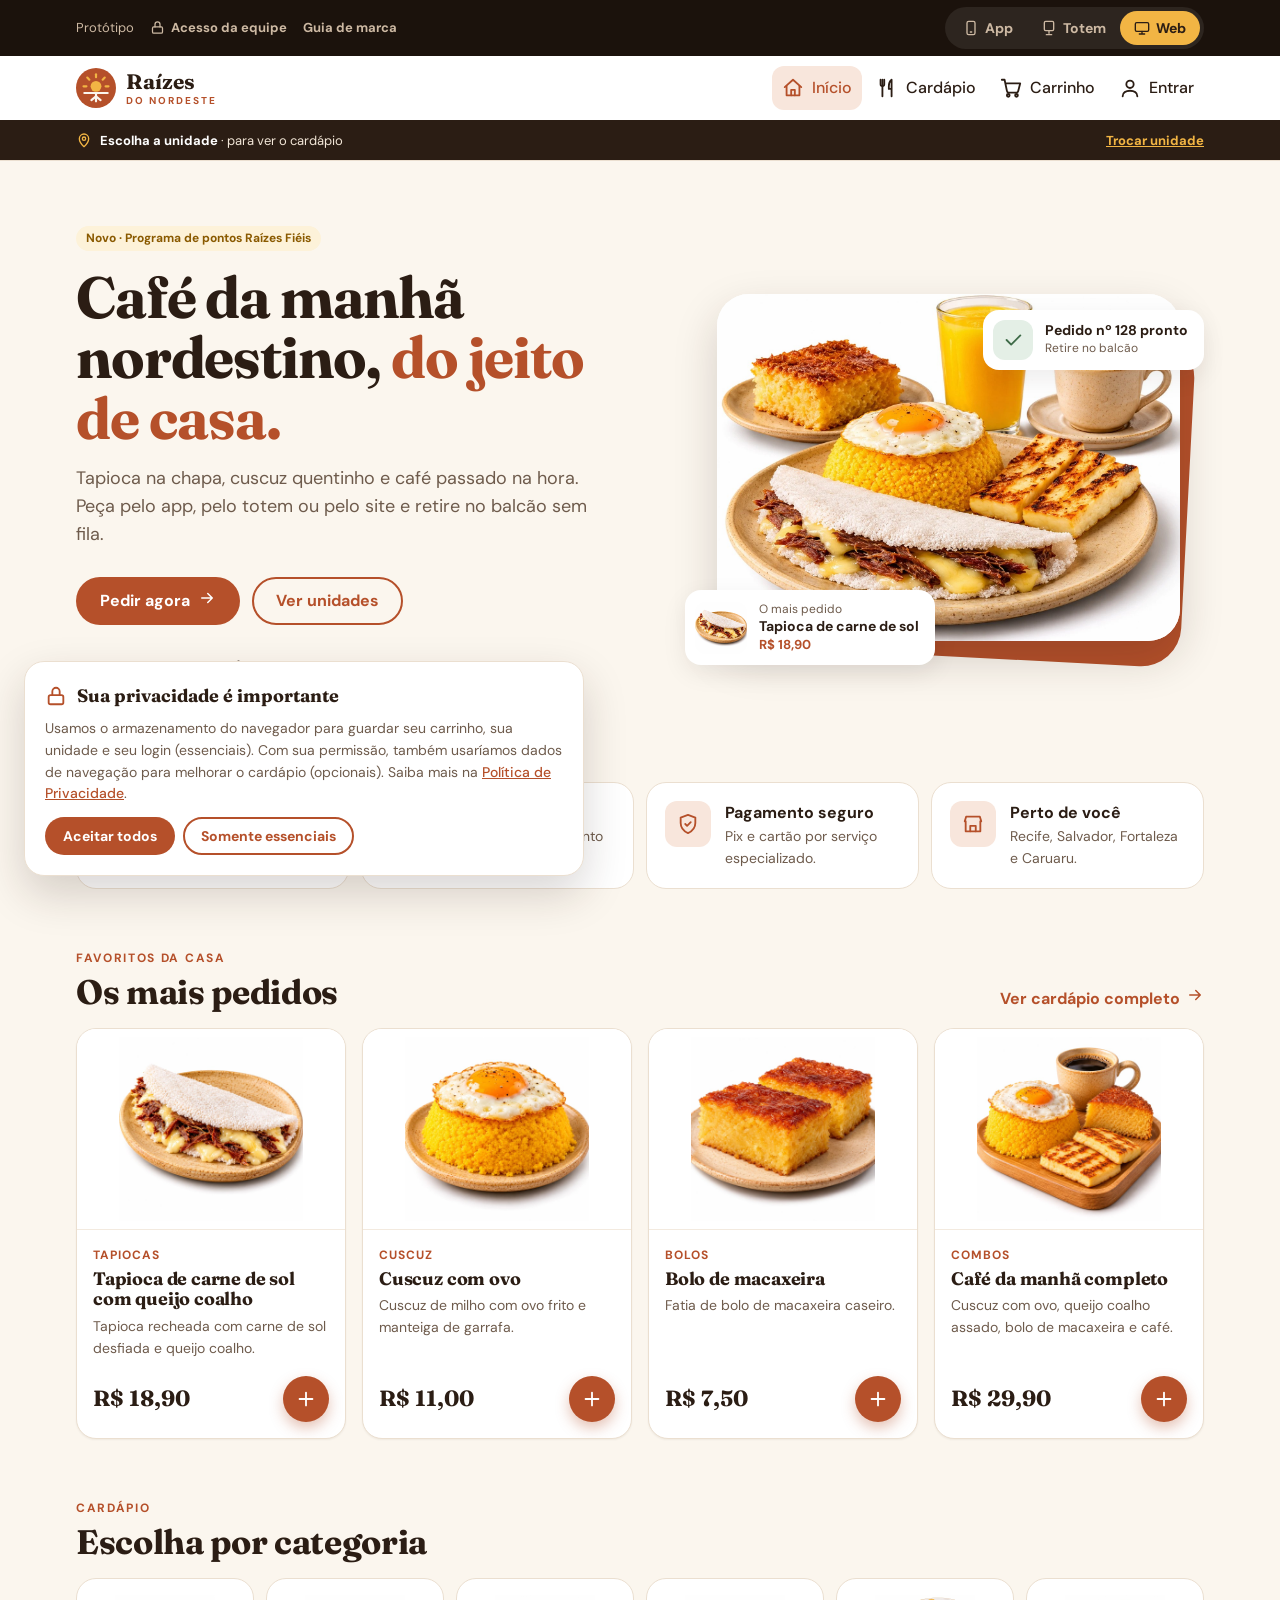
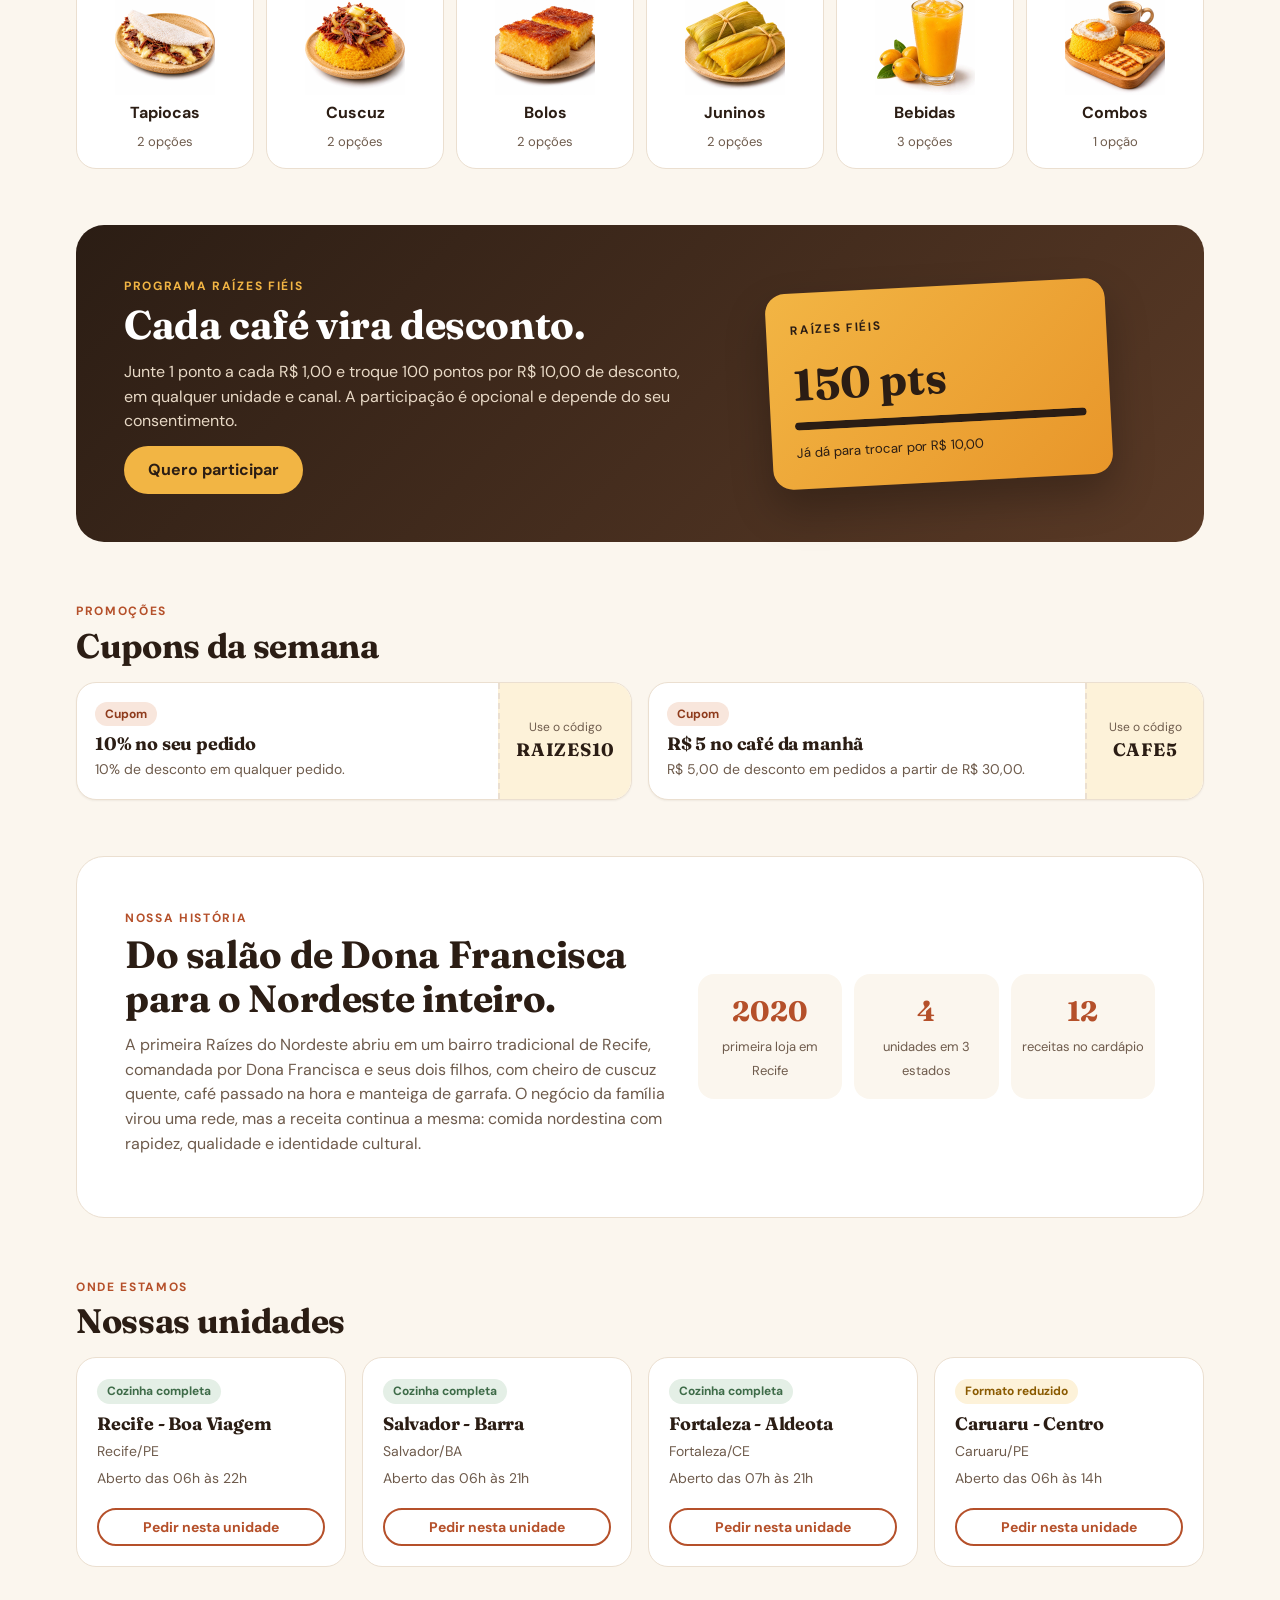
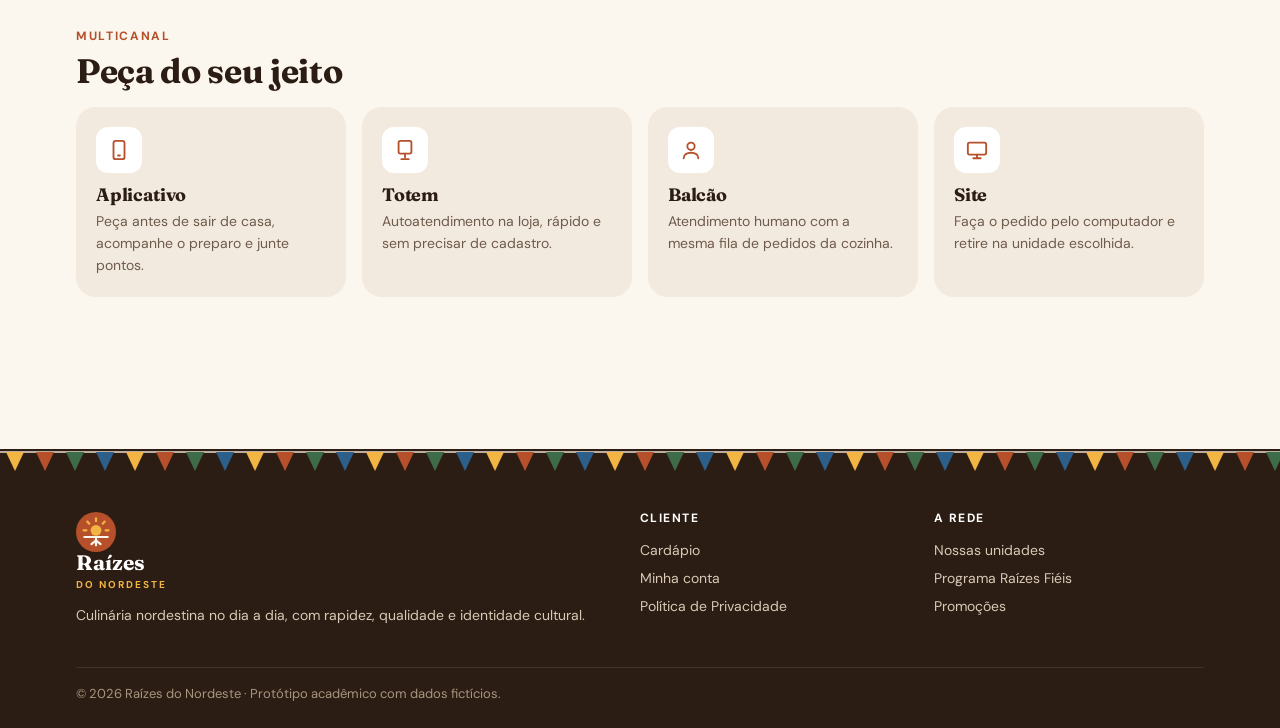
==== commit 398ca664: "Atualiza a versão dos arquivos CSS e JS para v=14 Força os navegadores a baixarem os estilos novos e" ====
--- a/index.html
+++ b/index.html
@@ -10,7 +10,7 @@
   <link rel="preconnect" href="https://fonts.googleapis.com">
   <link rel="preconnect" href="https://fonts.gstatic.com" crossorigin>
   <link rel="stylesheet" href="https://fonts.googleapis.com/css2?family=DM+Sans:wght@400;500;700&family=Fraunces:opsz,wght@9..144,600;9..144,700&display=swap">
-  <link rel="stylesheet" href="css/style.css?v=9">
+  <link rel="stylesheet" href="css/style.css?v=14">
 </head>
 <body>
   <header id="cabecalho"></header>
@@ -182,8 +182,8 @@
 
   <footer id="rodape"></footer>
 
-  <script src="js/dados.js?v=9"></script>
-  <script src="js/comum.js?v=9"></script>
-  <script src="js/index.js?v=9"></script>
+  <script src="js/dados.js?v=14"></script>
+  <script src="js/comum.js?v=14"></script>
+  <script src="js/index.js?v=14"></script>
 </body>
 </html>
--- a/css/style.css
+++ b/css/style.css
@@ -38,6 +38,9 @@
   --fonte-titulo: "Fraunces", Georgia, serif;
   --fonte-texto: "DM Sans", Arial, Helvetica, sans-serif;
 
+  /* Altura da barra do protótipo (App, Totem, Web); no celular fica menor */
+  --altura-barra-modo: 56px;
+
   /* Bordas arredondadas */
   --raio-p: 8px;
   --raio-m: 12px;
@@ -219,10 +222,10 @@
 
 /* ---------- 4. CABEÇALHO ---------- */
 
-/* top negativo: a barra de modo (40px) some ao rolar e o resto do cabeçalho fica fixo */
+/* top negativo: a barra de modo some ao rolar e o resto do cabeçalho fica fixo */
 .cabecalho {
   position: sticky;
-  top: -40px;
+  top: calc(-1 * var(--altura-barra-modo));
   z-index: 20;
   background-color: var(--branco);
   border-bottom: 1px solid var(--borda);
@@ -1481,6 +1484,42 @@
   transform: scale(1.06);
 }
 
+/* Contador do cartão (− quantidade +): aparece no lugar do botão depois que o produto é adicionado */
+.contador-produto {
+  display: flex;
+  align-items: center;
+  height: 46px;
+  border-radius: var(--raio-total);
+  background-color: var(--terracota);
+  color: var(--branco);
+  box-shadow: 0 6px 14px rgba(181, 80, 42, 0.35);
+  flex-shrink: 0;
+}
+
+.contador-produto button {
+  width: 42px;
+  height: 46px;
+  border: none;
+  border-radius: var(--raio-total);
+  background: none;
+  color: var(--branco);
+  font-family: var(--fonte-texto);
+  font-size: 22px;
+  font-weight: 700;
+  cursor: pointer;
+}
+
+.contador-produto button:hover {
+  background-color: var(--terracota-escura);
+}
+
+.contador-produto span {
+  min-width: 22px;
+  font-size: 17px;
+  font-weight: 700;
+  text-align: center;
+}
+
 .produto.indisponivel .produto-imagem img {
   opacity: 0.45;
   filter: grayscale(1);
@@ -2077,6 +2116,12 @@
   color: #CDB9A3;
   font-weight: 700;
   text-decoration: none;
+  white-space: nowrap;
+}
+
+/* Texto curto dos links: só aparece no celular */
+.barra-modo-links .texto-curto {
+  display: none;
 }
 
 .barra-modo-links a:hover {
@@ -2084,8 +2129,8 @@
 }
 
 .barra-modo-links .icone {
-  width: 14px;
-  height: 14px;
+  width: 15px;
+  height: 15px;
 }
 
 .campo-filtro {
@@ -2377,7 +2422,7 @@
 .barra-modo {
   background-color: #1B120C;
   color: #CDB9A3;
-  font-size: 12px;
+  font-size: 13px;
 }
 
 .barra-modo .container {
@@ -2385,12 +2430,12 @@
   align-items: center;
   justify-content: space-between;
   gap: 12px;
-  height: 40px;
+  height: var(--altura-barra-modo);
 }
 
 .seletor-modo {
   display: flex;
-  padding: 3px;
+  padding: 4px;
   border-radius: var(--raio-total);
   background-color: rgba(255, 255, 255, 0.08);
 }
@@ -2399,15 +2444,16 @@
   display: flex;
   align-items: center;
   gap: 6px;
-  height: 28px;
-  padding: 0 12px;
+  height: 34px;
+  padding: 0 14px;
   border: none;
   border-radius: var(--raio-total);
   background: none;
   color: #CDB9A3;
   font-family: var(--fonte-texto);
-  font-size: 13px;
-  font-weight: 700;
+  font-size: 14px;
+  font-weight: 700;
+  white-space: nowrap;
   cursor: pointer;
 }
 
@@ -2421,8 +2467,8 @@
 }
 
 .seletor-modo .icone {
-  width: 15px;
-  height: 15px;
+  width: 16px;
+  height: 16px;
 }
 
 /* Botão da unidade na barra marrom do cabeçalho */
@@ -2559,16 +2605,38 @@
   }
 }
 
-/* Celular pequeno: a barra do protótipo fica mais compacta para caber na tela */
+/* Celular: a barra do protótipo fica mais compacta, com textos curtos e numa linha só */
 @media (max-width: 480px) {
+  :root {
+    --altura-barra-modo: 48px;
+  }
+
+  .barra-modo {
+    font-size: 12px;
+  }
+
+  .seletor-modo {
+    padding: 3px;
+  }
+
   .barra-modo-rotulo,
-  .link-guia,
-  .seletor-modo .icone {
+  .seletor-modo .icone,
+  .barra-modo-links .texto-completo {
     display: none;
   }
 
+  .barra-modo-links .texto-curto {
+    display: inline;
+  }
+
+  .barra-modo-links {
+    gap: 14px;
+  }
+
   .seletor-modo button {
+    height: 26px;
     padding: 0 10px;
+    font-size: 12px;
   }
 }
 
@@ -2826,6 +2894,20 @@
   height: 60px;
 }
 
+html.modo-totem .contador-produto,
+html.modo-totem .contador-produto button {
+  height: 60px;
+}
+
+html.modo-totem .contador-produto button {
+  width: 54px;
+  font-size: 26px;
+}
+
+html.modo-totem .contador-produto span {
+  font-size: 20px;
+}
+
 html.modo-totem .chip {
   height: 52px;
   padding: 0 24px;
